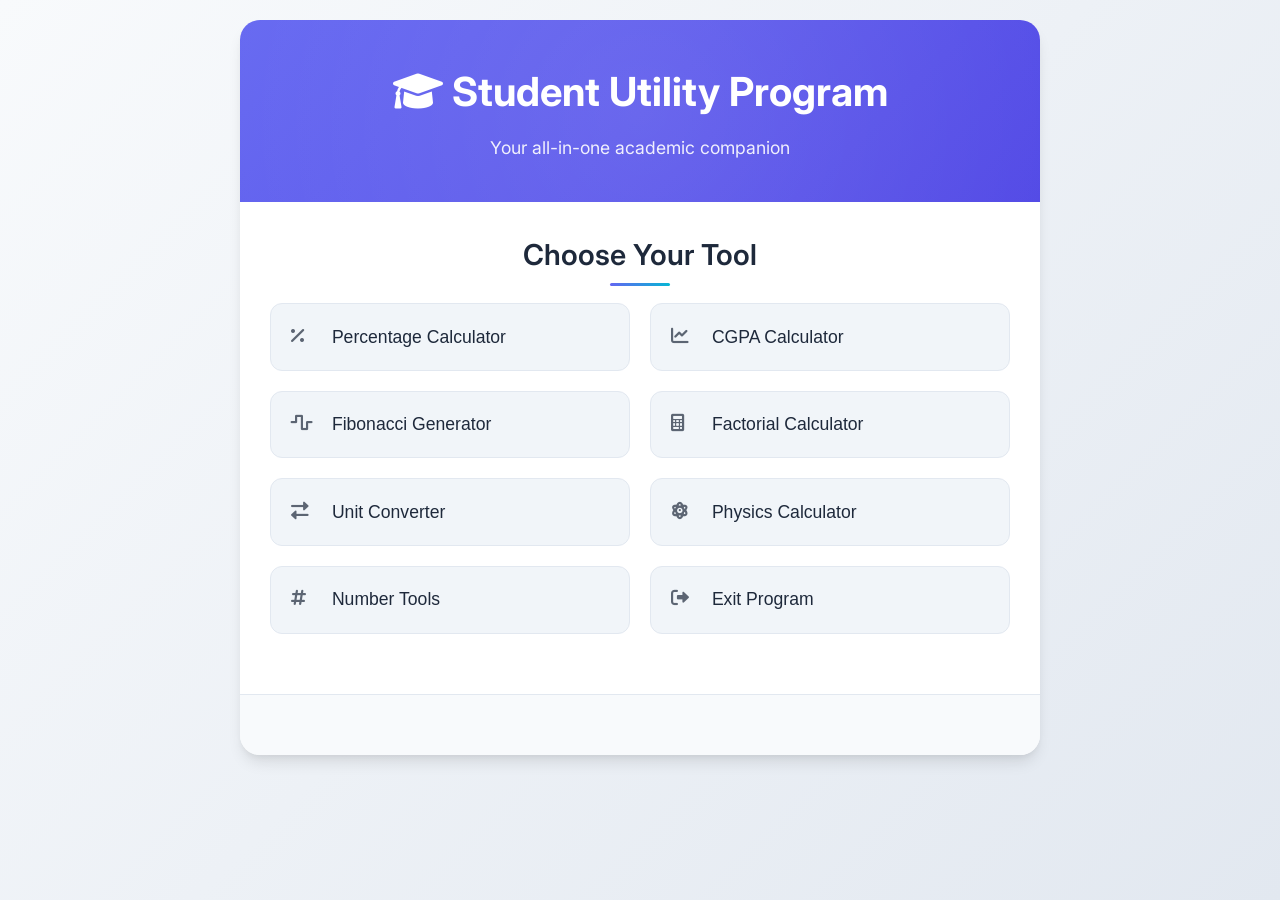
==== index.html @ e52b6b16 "Add files via upload" ====
<!DOCTYPE html>
<html lang="en">
<head>
    <meta charset="UTF-8">
    <meta name="viewport" content="width=device-width, initial-scale=1.0">
    <title>Student Utility Program</title>
    <link rel="stylesheet" href="styles.css">
    <link rel="stylesheet" href="https://cdnjs.cloudflare.com/ajax/libs/font-awesome/6.0.0/css/all.min.css">
</head>
<body>
    <div class="container">
        <div class="header">
            <h1><i class="fas fa-graduation-cap"></i> Student Utility Program</h1>
            <p>Your all-in-one academic companion</p>
        </div>

        <div id="menu" class="menu-section">
            <h2 class="menu-title">Choose Your Tool</h2>
            <div class="menu-grid">
                <div class="menu-item">
                    <button onclick="showCalculator('percentage')">
                        <span class="icon"><i class="fas fa-percentage"></i></span>
                        Percentage Calculator
                    </button>
                </div>
                <div class="menu-item">
                    <button onclick="showCalculator('cgpa')">
                        <span class="icon"><i class="fas fa-chart-line"></i></span>
                        CGPA Calculator
                    </button>
                </div>
                <div class="menu-item">
                    <button onclick="showCalculator('fibonacci')">
                        <span class="icon"><i class="fas fa-wave-square"></i></span>
                        Fibonacci Generator
                    </button>
                </div>
                <div class="menu-item">
                    <button onclick="showCalculator('factorial')">
                        <span class="icon"><i class="fas fa-calculator"></i></span>
                        Factorial Calculator
                    </button>
                </div>
                <div class="menu-item">
                    <button onclick="showCalculator('unit')">
                        <span class="icon"><i class="fas fa-exchange-alt"></i></span>
                        Unit Converter
                    </button>
                </div>
                <div class="menu-item">
                    <button onclick="showCalculator('physics')">
                        <span class="icon"><i class="fas fa-atom"></i></span>
                        Physics Calculator
                    </button>
                </div>
                <div class="menu-item">
                    <button onclick="showCalculator('number')">
                        <span class="icon"><i class="fas fa-hashtag"></i></span>
                        Number Tools
                    </button>
                </div>
                <div class="menu-item">
                    <button onclick="exitProgram()" class="exit-btn">
                        <span class="icon"><i class="fas fa-sign-out-alt"></i></span>
                        Exit Program
                    </button>
                </div>
            </div>
        </div>

        <div id="calculators" class="calculator-section">
            <!-- Percentage Calculator -->
            <div id="percentage" class="calculator hidden">
                <h2 class="calculator-title"><i class="fas fa-percentage"></i> Percentage Calculator</h2>
                <div class="form-row">
                    <div class="form-group">
                        <label for="obtainedMarks">Obtained Marks</label>
                        <input type="number" id="obtainedMarks" placeholder="Enter obtained marks">
                    </div>
                    <div class="form-group">
                        <label for="totalMarks">Total Marks</label>
                        <input type="number" id="totalMarks" placeholder="Enter total marks">
                    </div>
                </div>
                <div class="button-group">
                    <button onclick="calculatePercentage()" class="btn btn-success">
                        <i class="fas fa-equals"></i> Calculate Percentage
                    </button>
                    <button onclick="backToMenu()" class="btn btn-outline">
                        <i class="fas fa-arrow-left"></i> Back to Menu
                    </button>
                </div>
                <div id="percentageResult" class="result-display hidden"></div>
            </div>

            <!-- CGPA Calculator -->
            <div id="cgpa" class="calculator hidden">
                <h2 class="calculator-title"><i class="fas fa-chart-line"></i> CGPA Calculator</h2>
                <div class="form-group">
                    <label for="numSubjects">Number of Subjects</label>
                    <input type="number" id="numSubjects" placeholder="Enter number of subjects">
                </div>
                <div class="button-group">
                    <button onclick="setupCGPAInputs()" class="btn btn-primary">
                        <i class="fas fa-plus"></i> Setup Subjects
                    </button>
                </div>
                <div id="cgpaInputs" class="cgpa-subjects"></div>
                <div class="button-group">
                    <button onclick="calculateCGPA()" class="btn btn-success">
                        <i class="fas fa-calculator"></i> Calculate CGPA
                    </button>
                    <button onclick="backToMenu()" class="btn btn-outline">
                        <i class="fas fa-arrow-left"></i> Back to Menu
                    </button>
                </div>
                <div id="cgpaResult" class="result-display hidden"></div>
            </div>

            <!-- Fibonacci Generator -->
            <div id="fibonacci" class="calculator hidden">
                <h2 class="calculator-title"><i class="fas fa-wave-square"></i> Fibonacci Generator</h2>
                <div class="form-group">
                    <label for="fibTerms">Number of Terms</label>
                    <input type="number" id="fibTerms" placeholder="Enter number of terms">
                </div>
                <div class="button-group">
                    <button onclick="generateFibonacci()" class="btn btn-primary">
                        <i class="fas fa-play"></i> Generate Sequence
                    </button>
                    <button onclick="backToMenu()" class="btn btn-outline">
                        <i class="fas fa-arrow-left"></i> Back to Menu
                    </button>
                </div>
                <div id="fibResult" class="result-display hidden"></div>
            </div>

            <!-- Factorial Calculator -->
            <div id="factorial" class="calculator hidden">
                <h2 class="calculator-title"><i class="fas fa-calculator"></i> Factorial Calculator</h2>
                <div class="form-group">
                    <label for="factNum">Number</label>
                    <input type="number" id="factNum" placeholder="Enter a non-negative integer">
                </div>
                <div class="button-group">
                    <button onclick="calculateFactorial()" class="btn btn-primary">
                        <i class="fas fa-calculator"></i> Calculate Factorial
                    </button>
                    <button onclick="backToMenu()" class="btn btn-outline">
                        <i class="fas fa-arrow-left"></i> Back to Menu
                    </button>
                </div>
                <div id="factResult" class="result-display hidden"></div>
            </div>

            <!-- Unit Converter -->
            <div id="unit" class="calculator hidden">
                <h2 class="calculator-title"><i class="fas fa-exchange-alt"></i> Unit Converter</h2>
                <div class="form-group">
                    <label for="unitType">Conversion Type</label>
                    <select id="unitType">
                        <option value="temp">🌡️ Temperature</option>
                        <option value="length">📏 Length</option>
                        <option value="weight">⚖️ Weight</option>
                    </select>
                </div>
                <div id="unitInputs"></div>
                <div class="button-group">
                    <button onclick="convertUnit()" class="btn btn-primary">
                        <i class="fas fa-exchange-alt"></i> Convert
                    </button>
                    <button onclick="backToMenu()" class="btn btn-outline">
                        <i class="fas fa-arrow-left"></i> Back to Menu
                    </button>
                </div>
                <div id="unitResult" class="result-display hidden"></div>
            </div>

            <!-- Physics Calculator -->
            <div id="physics" class="calculator hidden">
                <h2 class="calculator-title"><i class="fas fa-atom"></i> Physics Calculator</h2>
                <div class="form-group physics-category">
                    <label for="physicsCategory">Physics Category</label>
                    <select id="physicsCategory">
                        <option value="kinematics">🏃 Kinematics</option>
                        <option value="dynamics">⚡ Dynamics</option>
                        <option value="energy">🔋 Energy and Work</option>
                        <option value="electricity">⚡ Electricity</option>
                    </select>
                </div>
                <div class="button-group">
                    <button onclick="showPhysicsFormulas()" class="btn btn-primary">
                        <i class="fas fa-list"></i> Select Category
                    </button>
                    <button onclick="backToMenu()" class="btn btn-outline">
                        <i class="fas fa-arrow-left"></i> Back to Menu
                    </button>
                </div>
                <div id="physicsFormulas"></div>
            </div>

            <!-- Number Tools -->
            <div id="number" class="calculator hidden">
                <h2 class="calculator-title"><i class="fas fa-hashtag"></i> Number Tools</h2>
                <div class="form-group">
                    <label for="numToolInput">Number</label>
                    <input type="number" id="numToolInput" placeholder="Enter a number">
                </div>
                <div class="button-group">
                    <button onclick="checkPrime()" class="btn btn-primary">
                        <i class="fas fa-search"></i> Check Prime
                    </button>
                    <button onclick="checkEvenOdd()" class="btn btn-secondary">
                        <i class="fas fa-balance-scale"></i> Check Even/Odd
                    </button>
                    <button onclick="reverseNumber()" class="btn btn-warning">
                        <i class="fas fa-undo"></i> Reverse Number
                    </button>
                    <button onclick="backToMenu()" class="btn btn-outline">
                        <i class="fas fa-arrow-left"></i> Back to Menu
                    </button>
                </div>
                <div id="numToolResult" class="result-display hidden"></div>
            </div>
        </div>
    </div>
    <script src="script.js"></script>
</body>
</html>
---- styles.css ----
/* Import Google Fonts for better typography */
@import url('https://fonts.googleapis.com/css2?family=Inter:wght@300;400;500;600;700&display=swap');

:root {
    --primary-color: #6366f1;
    --primary-dark: #4f46e5;
    --secondary-color: #06b6d4;
    --accent-color: #f59e0b;
    --success-color: #10b981;
    --error-color: #ef4444;
    --background: #f8fafc;
    --surface: #ffffff;
    --surface-elevated: #f1f5f9;
    --text-primary: #1e293b;
    --text-secondary: #64748b;
    --border: #e2e8f0;
    --shadow: 0 4px 6px -1px rgba(0, 0, 0, 0.1), 0 2px 4px -1px rgba(0, 0, 0, 0.06);
    --shadow-lg: 0 10px 15px -3px rgba(0, 0, 0, 0.1), 0 4px 6px -2px rgba(0, 0, 0, 0.05);
}

* {
    box-sizing: border-box;
    margin: 0;
    padding: 0;
}

body {
    font-family: 'Inter', -apple-system, BlinkMacSystemFont, 'Segoe UI', Roboto, sans-serif;
    background: linear-gradient(135deg, var(--background) 0%, #e2e8f0 100%);
    margin: 0;
    padding: 20px;
    min-height: 100vh;
    line-height: 1.6;
    color: var(--text-primary);
}

.container {
    max-width: 800px;
    margin: 0 auto;
    background: var(--surface);
    border-radius: 20px;
    box-shadow: var(--shadow-lg);
    overflow: hidden;
    animation: slideIn 0.5s ease-out;
}

@keyframes slideIn {
    from {
        opacity: 0;
        transform: translateY(20px);
    }
    to {
        opacity: 1;
        transform: translateY(0);
    }
}

.header {
    background: linear-gradient(135deg, var(--primary-color) 0%, var(--primary-dark) 100%);
    color: white;
    padding: 40px 30px;
    text-align: center;
    position: relative;
    overflow: hidden;
}

.header::before {
    content: '';
    position: absolute;
    top: -50%;
    left: -50%;
    width: 200%;
    height: 200%;
    background: radial-gradient(circle, rgba(255,255,255,0.1) 0%, transparent 70%);
    animation: pulse 4s ease-in-out infinite;
}

@keyframes pulse {
    0%, 100% { transform: scale(1); }
    50% { transform: scale(1.05); }
}

.header h1 {
    font-size: 2.5rem;
    font-weight: 700;
    margin-bottom: 10px;
    position: relative;
    z-index: 1;
}

.header p {
    font-size: 1.1rem;
    opacity: 0.9;
    position: relative;
    z-index: 1;
}

.menu-section {
    padding: 30px;
}

.menu-title {
    font-size: 1.8rem;
    font-weight: 600;
    color: var(--text-primary);
    margin-bottom: 25px;
    text-align: center;
    position: relative;
}

.menu-title::after {
    content: '';
    position: absolute;
    bottom: -8px;
    left: 50%;
    transform: translateX(-50%);
    width: 60px;
    height: 3px;
    background: linear-gradient(90deg, var(--primary-color), var(--secondary-color));
    border-radius: 2px;
}

.menu-grid {
    display: grid;
    grid-template-columns: repeat(auto-fit, minmax(280px, 1fr));
    gap: 20px;
    margin-bottom: 30px;
}

.menu-item {
    background: var(--surface-elevated);
    border: 1px solid var(--border);
    border-radius: 12px;
    padding: 20px;
    transition: all 0.3s ease;
    cursor: pointer;
    position: relative;
    overflow: hidden;
}

.menu-item::before {
    content: '';
    position: absolute;
    top: 0;
    left: -100%;
    width: 100%;
    height: 100%;
    background: linear-gradient(90deg, transparent, rgba(99, 102, 241, 0.1), transparent);
    transition: left 0.5s;
}

.menu-item:hover {
    transform: translateY(-5px);
    box-shadow: var(--shadow-lg);
    border-color: var(--primary-color);
}

.menu-item:hover::before {
    left: 100%;
}

.menu-item button {
    background: none;
    border: none;
    width: 100%;
    text-align: left;
    font-size: 1.1rem;
    font-weight: 500;
    color: var(--text-primary);
    cursor: pointer;
    padding: 0;
    transition: color 0.3s ease;
}

.menu-item button:hover {
    color: var(--primary-color);
}

.menu-item .icon {
    display: inline-block;
    width: 24px;
    height: 24px;
    margin-right: 12px;
    vertical-align: middle;
    opacity: 0.7;
}

.calculator-section {
    padding: 30px;
    background: var(--background);
    border-top: 1px solid var(--border);
}

.calculator {
    background: var(--surface);
    border-radius: 16px;
    padding: 30px;
    box-shadow: var(--shadow);
    animation: fadeIn 0.3s ease-out;
}

@keyframes fadeIn {
    from { opacity: 0; transform: scale(0.95); }
    to { opacity: 1; transform: scale(1); }
}

.calculator-title {
    font-size: 1.8rem;
    font-weight: 600;
    color: var(--text-primary);
    margin-bottom: 25px;
    text-align: center;
    position: relative;
}

.calculator-title::after {
    content: '';
    position: absolute;
    bottom: -8px;
    left: 50%;
    transform: translateX(-50%);
    width: 40px;
    height: 3px;
    background: var(--accent-color);
    border-radius: 2px;
}

.form-group {
    margin-bottom: 20px;
}

.form-group label {
    display: block;
    font-weight: 500;
    color: var(--text-primary);
    margin-bottom: 8px;
}

.form-row {
    display: flex;
    gap: 15px;
    margin-bottom: 15px;
}

.form-row .form-group {
    flex: 1;
    margin-bottom: 0;
}

input, select {
    width: 100%;
    padding: 12px 16px;
    border: 2px solid var(--border);
    border-radius: 8px;
    font-size: 1rem;
    transition: all 0.3s ease;
    background: var(--surface);
    color: var(--text-primary);
}

input:focus, select:focus {
    outline: none;
    border-color: var(--primary-color);
    box-shadow: 0 0 0 3px rgba(99, 102, 241, 0.1);
}

.btn {
    background: linear-gradient(135deg, var(--primary-color) 0%, var(--primary-dark) 100%);
    color: white;
    border: none;
    padding: 12px 24px;
    border-radius: 8px;
    font-size: 1rem;
    font-weight: 500;
    cursor: pointer;
    transition: all 0.3s ease;
    display: inline-flex;
    align-items: center;
    justify-content: center;
    gap: 8px;
    min-height: 44px;
}

.btn:hover {
    transform: translateY(-2px);
    box-shadow: var(--shadow-lg);
}

.btn:active {
    transform: translateY(0);
}

.btn-secondary {
    background: linear-gradient(135deg, var(--secondary-color) 0%, #0891b2 100%);
}

.btn-success {
    background: linear-gradient(135deg, var(--success-color) 0%, #059669 100%);
}

.btn-warning {
    background: linear-gradient(135deg, var(--accent-color) 0%, #d97706 100%);
}

.btn-danger {
    background: linear-gradient(135deg, var(--error-color) 0%, #dc2626 100%);
}

.btn-outline {
    background: transparent;
    border: 2px solid var(--primary-color);
    color: var(--primary-color);
}

.btn-outline:hover {
    background: var(--primary-color);
    color: white;
}

.button-group {
    display: flex;
    gap: 12px;
    flex-wrap: wrap;
    margin-top: 20px;
}

.result-display {
    margin-top: 20px;
    padding: 20px;
    background: var(--surface-elevated);
    border-radius: 12px;
    border-left: 4px solid var(--success-color);
    font-size: 1.1rem;
    font-weight: 500;
    color: var(--text-primary);
    animation: slideInResult 0.3s ease-out;
}

@keyframes slideInResult {
    from {
        opacity: 0;
        transform: translateX(-20px);
    }
    to {
        opacity: 1;
        transform: translateX(0);
    }
}

.error-message {
    border-left-color: var(--error-color);
    color: var(--error-color);
}

.hidden {
    display: none !important;
}

/* CGPA specific styles */
.cgpa-subjects {
    margin: 20px 0;
}

.subject-input {
    display: flex;
    gap: 10px;
    align-items: center;
    margin-bottom: 15px;
    padding: 15px;
    background: var(--surface-elevated);
    border-radius: 8px;
    border: 1px solid var(--border);
}

.subject-input input {
    flex: 1;
    margin: 0;
}

/* Physics specific styles */
.physics-category {
    margin-bottom: 20px;
}

.formula-card {
    background: var(--surface-elevated);
    border: 1px solid var(--border);
    border-radius: 12px;
    padding: 20px;
    margin: 15px 0;
    transition: all 0.3s ease;
}

.formula-card:hover {
    box-shadow: var(--shadow);
    border-color: var(--primary-color);
}

.formula-title {
    font-weight: 600;
    color: var(--text-primary);
    margin-bottom: 10px;
}

.formula-inputs {
    display: grid;
    grid-template-columns: repeat(auto-fit, minmax(200px, 1fr));
    gap: 15px;
    margin: 15px 0;
}

/* Responsive design */
@media (max-width: 768px) {
    .container {
        margin: 10px;
        border-radius: 12px;
    }

    .header {
        padding: 30px 20px;
    }

    .header h1 {
        font-size: 2rem;
    }

    .menu-section, .calculator-section {
        padding: 20px;
    }

    .menu-grid {
        grid-template-columns: 1fr;
        gap: 15px;
    }

    .form-row {
        flex-direction: column;
        gap: 10px;
    }

    .button-group {
        flex-direction: column;
    }

    .button-group .btn {
        width: 100%;
    }
}

@media (max-width: 480px) {
    body {
        padding: 10px;
    }

    .header h1 {
        font-size: 1.8rem;
    }

    .calculator {
        padding: 20px;
    }
}

/* Loading animation */
.loading {
    position: relative;
    overflow: hidden;
}

.loading::after {
    content: '';
    position: absolute;
    top: 0;
    left: -100%;
    width: 100%;
    height: 100%;
    background: linear-gradient(90deg, transparent, rgba(255,255,255,0.4), transparent);
    animation: loading 1.5s infinite;
}

@keyframes loading {
    0% { left: -100%; }
    100% { left: 100%; }
}

.physics-formula input {
    width: auto;
    margin-right: 10px;
}
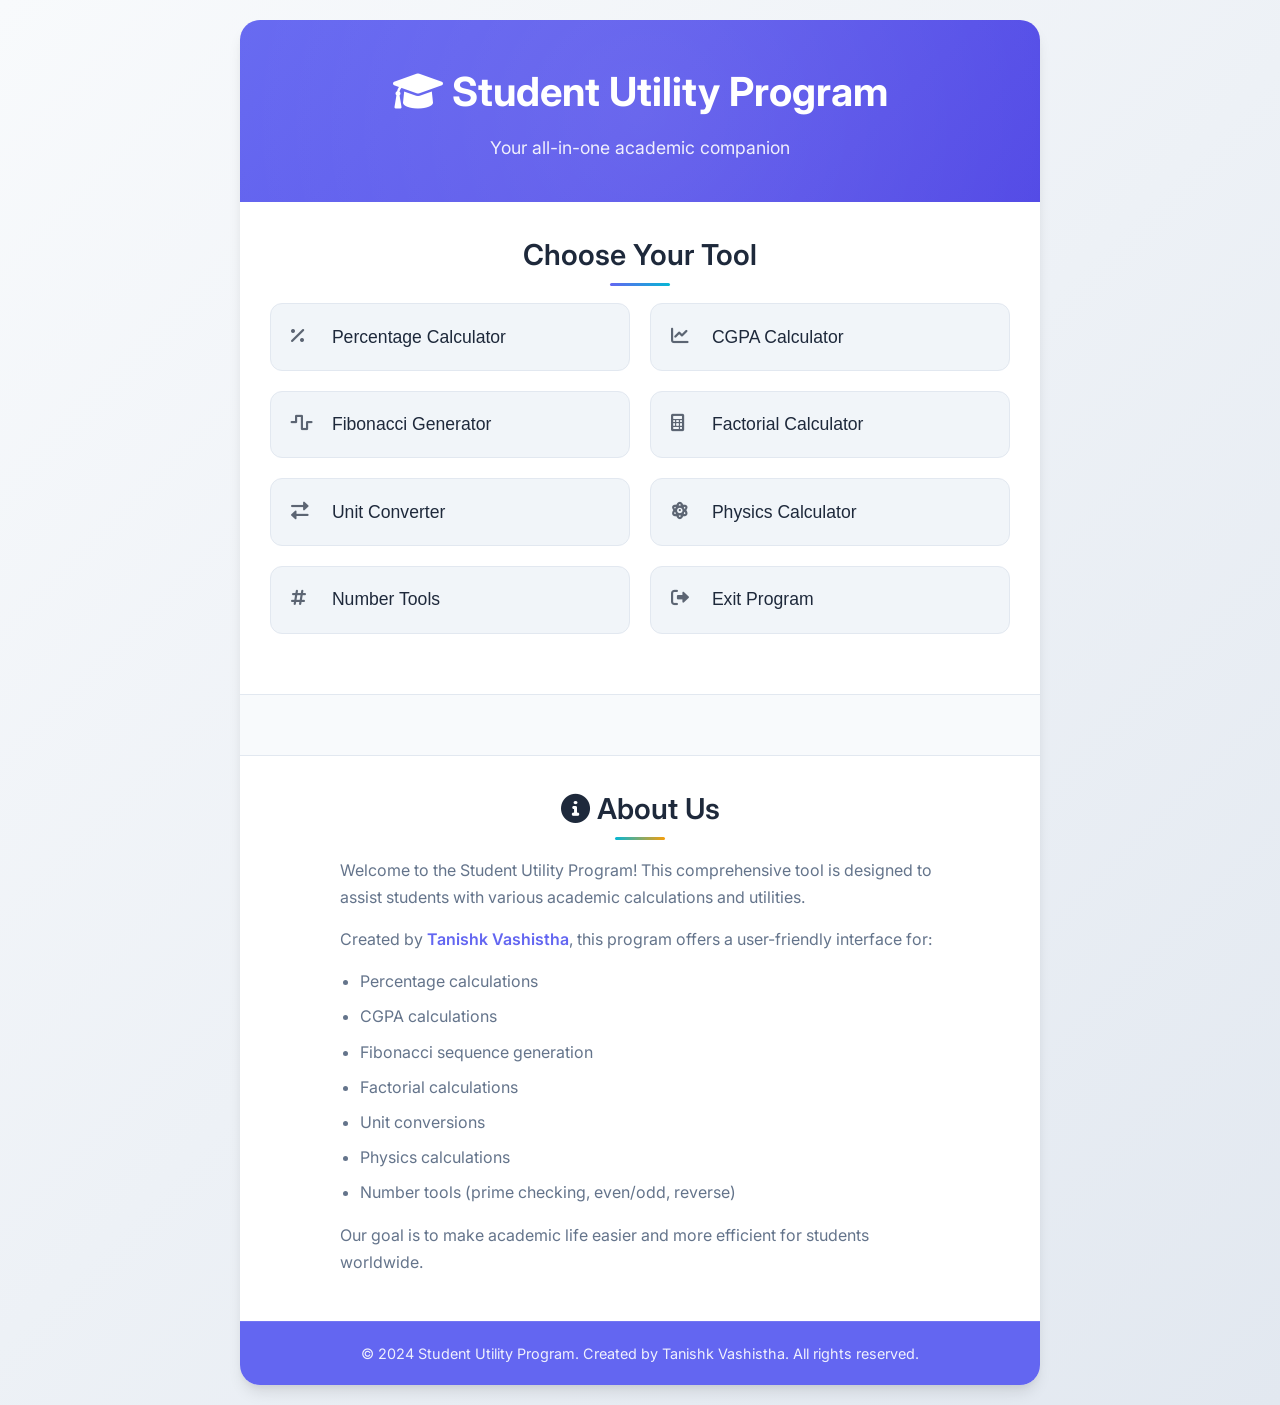
==== commit 2a58dbb8: "Add files via upload" ====
--- a/index.html
+++ b/index.html
@@ -223,6 +223,30 @@
                 <div id="numToolResult" class="result-display hidden"></div>
             </div>
         </div>
+
+        <!-- About Us Section -->
+        <div id="about" class="about-section">
+            <h2 class="about-title"><i class="fas fa-info-circle"></i> About Us</h2>
+            <div class="about-content">
+                <p>Welcome to the Student Utility Program! This comprehensive tool is designed to assist students with various academic calculations and utilities.</p>
+                <p>Created by <strong>Tanishk Vashistha</strong>, this program offers a user-friendly interface for:</p>
+                <ul>
+                    <li>Percentage calculations</li>
+                    <li>CGPA calculations</li>
+                    <li>Fibonacci sequence generation</li>
+                    <li>Factorial calculations</li>
+                    <li>Unit conversions</li>
+                    <li>Physics calculations</li>
+                    <li>Number tools (prime checking, even/odd, reverse)</li>
+                </ul>
+                <p>Our goal is to make academic life easier and more efficient for students worldwide.</p>
+            </div>
+        </div>
+
+        <!-- Copyright Section -->
+        <div class="copyright-section">
+            <p>&copy; 2024 Student Utility Program. Created by Tanishk Vashistha. All rights reserved.</p>
+        </div>
     </div>
     <script src="script.js"></script>
 </body>
--- a/styles.css
+++ b/styles.css
@@ -486,4 +486,73 @@
 .physics-formula input {
     width: auto;
     margin-right: 10px;
+}
+
+/* About Us Section */
+.about-section {
+    padding: 30px;
+    background: var(--surface);
+    border-top: 1px solid var(--border);
+}
+
+.about-title {
+    font-size: 1.8rem;
+    font-weight: 600;
+    color: var(--text-primary);
+    margin-bottom: 25px;
+    text-align: center;
+    position: relative;
+}
+
+.about-title::after {
+    content: '';
+    position: absolute;
+    bottom: -8px;
+    left: 50%;
+    transform: translateX(-50%);
+    width: 50px;
+    height: 3px;
+    background: linear-gradient(90deg, var(--secondary-color), var(--accent-color));
+    border-radius: 2px;
+}
+
+.about-content {
+    max-width: 600px;
+    margin: 0 auto;
+    line-height: 1.7;
+}
+
+.about-content p {
+    margin-bottom: 15px;
+    color: var(--text-secondary);
+}
+
+.about-content strong {
+    color: var(--primary-color);
+    font-weight: 600;
+}
+
+.about-content ul {
+    margin: 15px 0;
+    padding-left: 20px;
+}
+
+.about-content li {
+    margin-bottom: 8px;
+    color: var(--text-secondary);
+}
+
+/* Copyright Section */
+.copyright-section {
+    background: var(--primary-color);
+    color: white;
+    padding: 20px;
+    text-align: center;
+    font-size: 0.9rem;
+    border-top: 1px solid rgba(255, 255, 255, 0.1);
+}
+
+.copyright-section p {
+    margin: 0;
+    opacity: 0.9;
 }
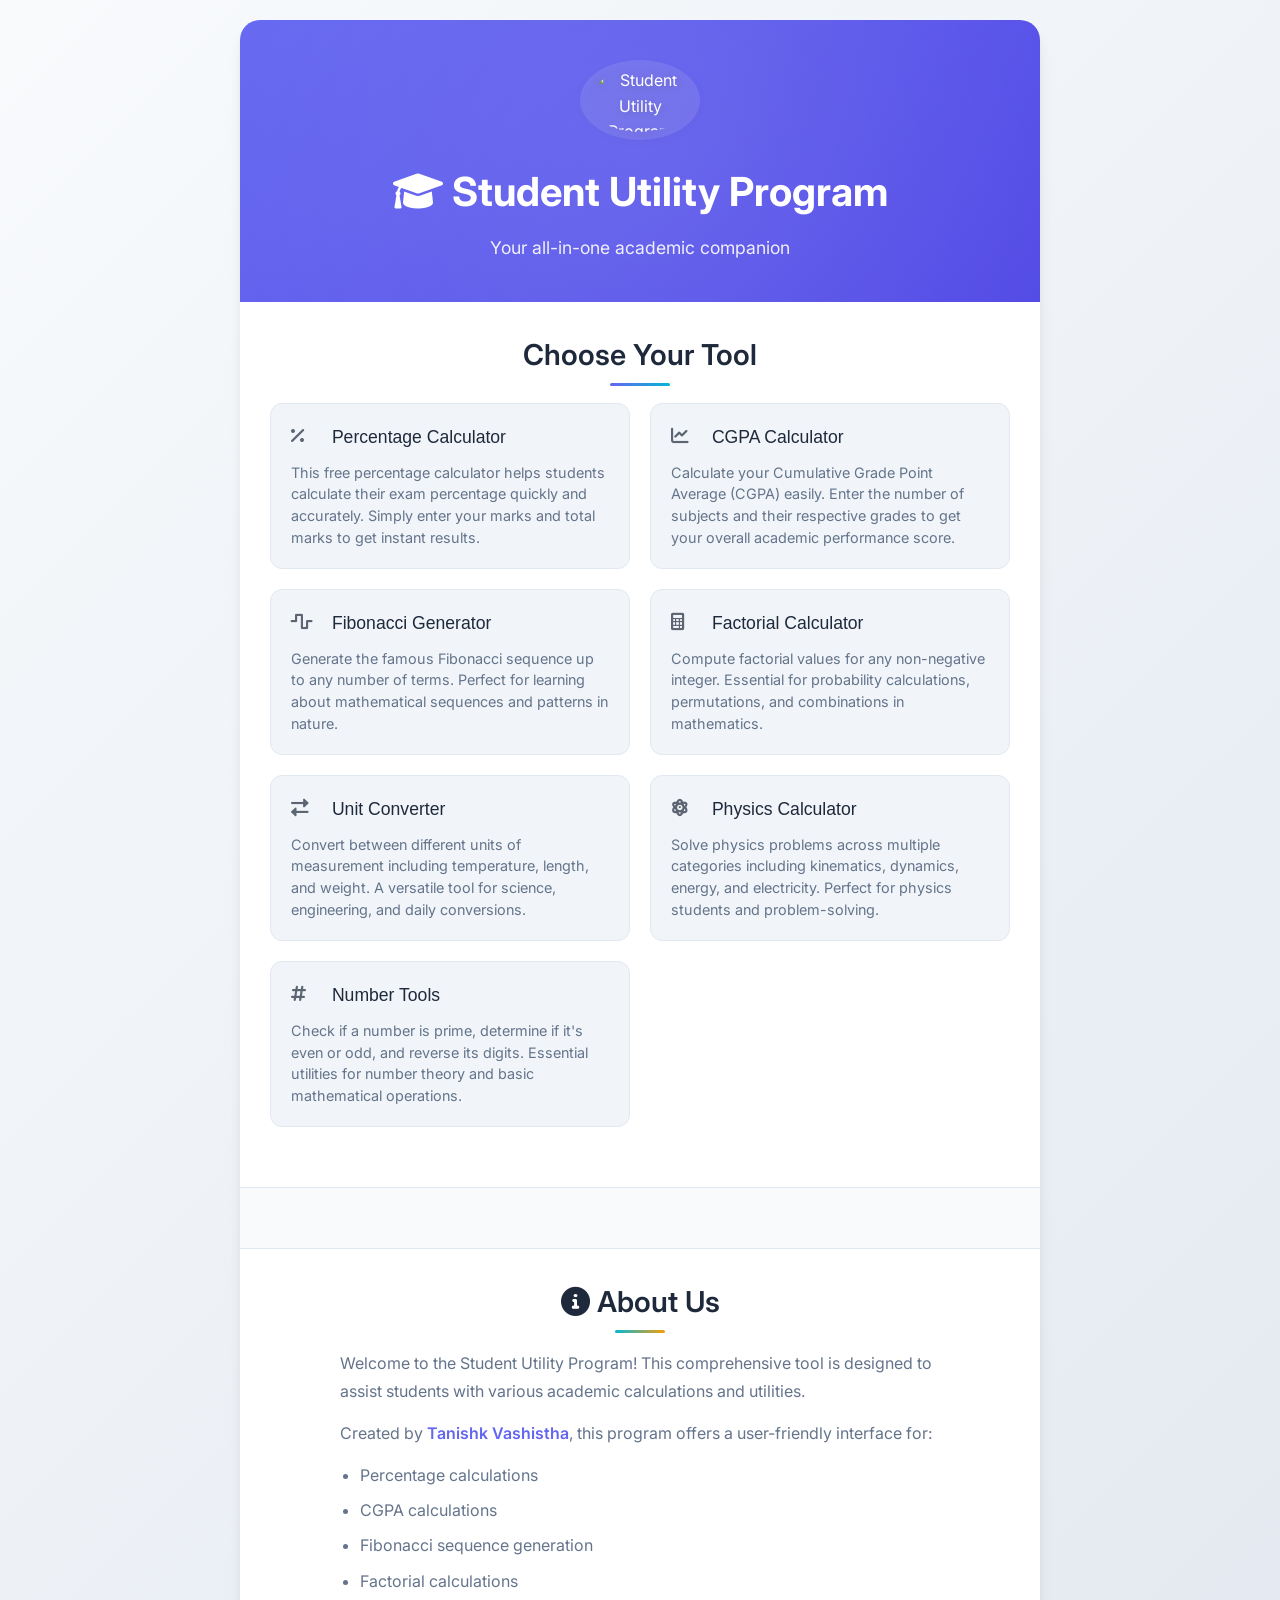
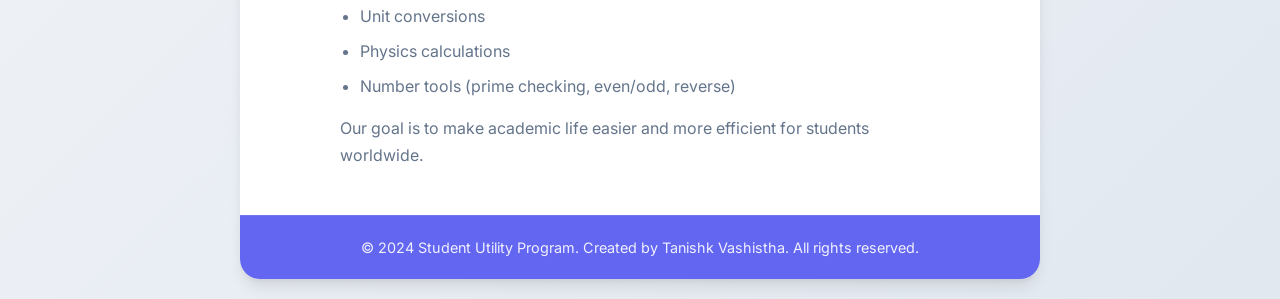
==== commit 96c85e69: "Add files via upload" ====
--- a/index.html
+++ b/index.html
@@ -10,8 +10,16 @@
 <body>
     <div class="container">
         <div class="header">
+            <div class="logo-container">
+                <img src="file:///C:/Users/pc/Downloads/logo.png" alt="Student Utility Program Logo" class="site-logo" onclick="backToMenu()" style="cursor: pointer;">
+            </div>
             <h1><i class="fas fa-graduation-cap"></i> Student Utility Program</h1>
             <p>Your all-in-one academic companion</p>
+        </div>
+
+        <!-- Central Logo Watermark -->
+        <div class="central-logo">
+            <img src="file:///C:/Users/pc/Downloads/logo.png" alt="Student Utility Program Logo" class="central-logo-image">
         </div>
 
         <div id="menu" class="menu-section">
@@ -22,48 +30,49 @@
                         <span class="icon"><i class="fas fa-percentage"></i></span>
                         Percentage Calculator
                     </button>
+                    <p>This free percentage calculator helps students calculate their exam percentage quickly and accurately. Simply enter your marks and total marks to get instant results.</p>
                 </div>
                 <div class="menu-item">
                     <button onclick="showCalculator('cgpa')">
                         <span class="icon"><i class="fas fa-chart-line"></i></span>
                         CGPA Calculator
                     </button>
+                    <p>Calculate your Cumulative Grade Point Average (CGPA) easily. Enter the number of subjects and their respective grades to get your overall academic performance score.</p>
                 </div>
                 <div class="menu-item">
                     <button onclick="showCalculator('fibonacci')">
                         <span class="icon"><i class="fas fa-wave-square"></i></span>
                         Fibonacci Generator
                     </button>
+                    <p>Generate the famous Fibonacci sequence up to any number of terms. Perfect for learning about mathematical sequences and patterns in nature.</p>
                 </div>
                 <div class="menu-item">
                     <button onclick="showCalculator('factorial')">
                         <span class="icon"><i class="fas fa-calculator"></i></span>
                         Factorial Calculator
                     </button>
+                    <p>Compute factorial values for any non-negative integer. Essential for probability calculations, permutations, and combinations in mathematics.</p>
                 </div>
                 <div class="menu-item">
                     <button onclick="showCalculator('unit')">
                         <span class="icon"><i class="fas fa-exchange-alt"></i></span>
                         Unit Converter
                     </button>
+                    <p>Convert between different units of measurement including temperature, length, and weight. A versatile tool for science, engineering, and daily conversions.</p>
                 </div>
                 <div class="menu-item">
                     <button onclick="showCalculator('physics')">
                         <span class="icon"><i class="fas fa-atom"></i></span>
                         Physics Calculator
                     </button>
+                    <p>Solve physics problems across multiple categories including kinematics, dynamics, energy, and electricity. Perfect for physics students and problem-solving.</p>
                 </div>
                 <div class="menu-item">
                     <button onclick="showCalculator('number')">
                         <span class="icon"><i class="fas fa-hashtag"></i></span>
                         Number Tools
                     </button>
-                </div>
-                <div class="menu-item">
-                    <button onclick="exitProgram()" class="exit-btn">
-                        <span class="icon"><i class="fas fa-sign-out-alt"></i></span>
-                        Exit Program
-                    </button>
+                    <p>Check if a number is prime, determine if it's even or odd, and reverse its digits. Essential utilities for number theory and basic mathematical operations.</p>
                 </div>
             </div>
         </div>
@@ -72,6 +81,7 @@
             <!-- Percentage Calculator -->
             <div id="percentage" class="calculator hidden">
                 <h2 class="calculator-title"><i class="fas fa-percentage"></i> Percentage Calculator</h2>
+                <p class="tool-description">This free percentage calculator helps students calculate their exam percentage quickly and accurately. Simply enter your marks and total marks to get instant results.</p>
                 <div class="form-row">
                     <div class="form-group">
                         <label for="obtainedMarks">Obtained Marks</label>
@@ -96,6 +106,7 @@
             <!-- CGPA Calculator -->
             <div id="cgpa" class="calculator hidden">
                 <h2 class="calculator-title"><i class="fas fa-chart-line"></i> CGPA Calculator</h2>
+                <p class="tool-description">Calculate your Cumulative Grade Point Average (CGPA) easily. Enter the number of subjects and their respective grades to get your overall academic performance score.</p>
                 <div class="form-group">
                     <label for="numSubjects">Number of Subjects</label>
                     <input type="number" id="numSubjects" placeholder="Enter number of subjects">
@@ -120,6 +131,7 @@
             <!-- Fibonacci Generator -->
             <div id="fibonacci" class="calculator hidden">
                 <h2 class="calculator-title"><i class="fas fa-wave-square"></i> Fibonacci Generator</h2>
+                <p class="tool-description">Generate the famous Fibonacci sequence up to any number of terms. Perfect for learning about mathematical sequences and patterns in nature.</p>
                 <div class="form-group">
                     <label for="fibTerms">Number of Terms</label>
                     <input type="number" id="fibTerms" placeholder="Enter number of terms">
@@ -138,6 +150,7 @@
             <!-- Factorial Calculator -->
             <div id="factorial" class="calculator hidden">
                 <h2 class="calculator-title"><i class="fas fa-calculator"></i> Factorial Calculator</h2>
+                <p class="tool-description">Compute factorial values for any non-negative integer. Essential for probability calculations, permutations, and combinations in mathematics.</p>
                 <div class="form-group">
                     <label for="factNum">Number</label>
                     <input type="number" id="factNum" placeholder="Enter a non-negative integer">
@@ -156,6 +169,7 @@
             <!-- Unit Converter -->
             <div id="unit" class="calculator hidden">
                 <h2 class="calculator-title"><i class="fas fa-exchange-alt"></i> Unit Converter</h2>
+                <p class="tool-description">Convert between different units of measurement including temperature, length, and weight. A versatile tool for science, engineering, and daily conversions.</p>
                 <div class="form-group">
                     <label for="unitType">Conversion Type</label>
                     <select id="unitType">
@@ -179,6 +193,7 @@
             <!-- Physics Calculator -->
             <div id="physics" class="calculator hidden">
                 <h2 class="calculator-title"><i class="fas fa-atom"></i> Physics Calculator</h2>
+                <p class="tool-description">Solve physics problems across multiple categories including kinematics, dynamics, energy, and electricity. Perfect for physics students and problem-solving.</p>
                 <div class="form-group physics-category">
                     <label for="physicsCategory">Physics Category</label>
                     <select id="physicsCategory">
@@ -202,6 +217,7 @@
             <!-- Number Tools -->
             <div id="number" class="calculator hidden">
                 <h2 class="calculator-title"><i class="fas fa-hashtag"></i> Number Tools</h2>
+                <p class="tool-description">Check if a number is prime, determine if it's even or odd, and reverse its digits. Essential utilities for number theory and basic mathematical operations.</p>
                 <div class="form-group">
                     <label for="numToolInput">Number</label>
                     <input type="number" id="numToolInput" placeholder="Enter a number">
--- a/styles.css
+++ b/styles.css
@@ -80,6 +80,57 @@
     50% { transform: scale(1.05); }
 }
 
+.logo-container {
+    margin-bottom: 20px;
+    display: flex;
+    justify-content: center;
+    align-items: center;
+}
+
+.site-logo {
+    max-width: 120px;
+    max-height: 80px;
+    width: auto;
+    height: auto;
+    object-fit: contain;
+    filter: drop-shadow(0 2px 4px rgba(0, 0, 0, 0.2));
+    transition: transform 0.3s ease;
+    border-radius: 50%;
+    background: rgba(255, 255, 255, 0.1);
+    padding: 8px;
+    cursor: pointer;
+}
+
+.site-logo:hover {
+    transform: scale(1.05);
+}
+
+.central-logo {
+    position: fixed;
+    top: 50%;
+    left: 50%;
+    transform: translate(-50%, -50%);
+    z-index: -1;
+    pointer-events: none;
+    opacity: 0.08;
+    width: 300px;
+    height: 300px;
+    display: flex;
+    align-items: center;
+    justify-content: center;
+}
+
+.central-logo-image {
+    max-width: 100%;
+    max-height: 100%;
+    width: auto;
+    height: auto;
+    object-fit: contain;
+    border-radius: 50%;
+    background: rgba(255, 255, 255, 0.05);
+    padding: 20px;
+}
+
 .header h1 {
     font-size: 2.5rem;
     font-weight: 700;
@@ -185,6 +236,14 @@
     opacity: 0.7;
 }
 
+.menu-item p {
+    margin: 12px 0 0 0;
+    font-size: 0.9rem;
+    color: var(--text-secondary);
+    line-height: 1.5;
+    font-weight: 400;
+}
+
 .calculator-section {
     padding: 30px;
     background: var(--background);
@@ -223,6 +282,18 @@
     height: 3px;
     background: var(--accent-color);
     border-radius: 2px;
+}
+
+.tool-description {
+    font-size: 0.95rem;
+    color: var(--text-secondary);
+    line-height: 1.6;
+    margin-bottom: 25px;
+    text-align: center;
+    font-weight: 400;
+    max-width: 500px;
+    margin-left: auto;
+    margin-right: auto;
 }
 
 .form-group {
@@ -445,6 +516,11 @@
     .button-group .btn {
         width: 100%;
     }
+
+    .central-logo {
+        width: 200px;
+        height: 200px;
+    }
 }
 
 @media (max-width: 480px) {
@@ -458,6 +534,12 @@
 
     .calculator {
         padding: 20px;
+    }
+
+    .central-logo {
+        width: 150px;
+        height: 150px;
+        opacity: 0.05;
     }
 }
 
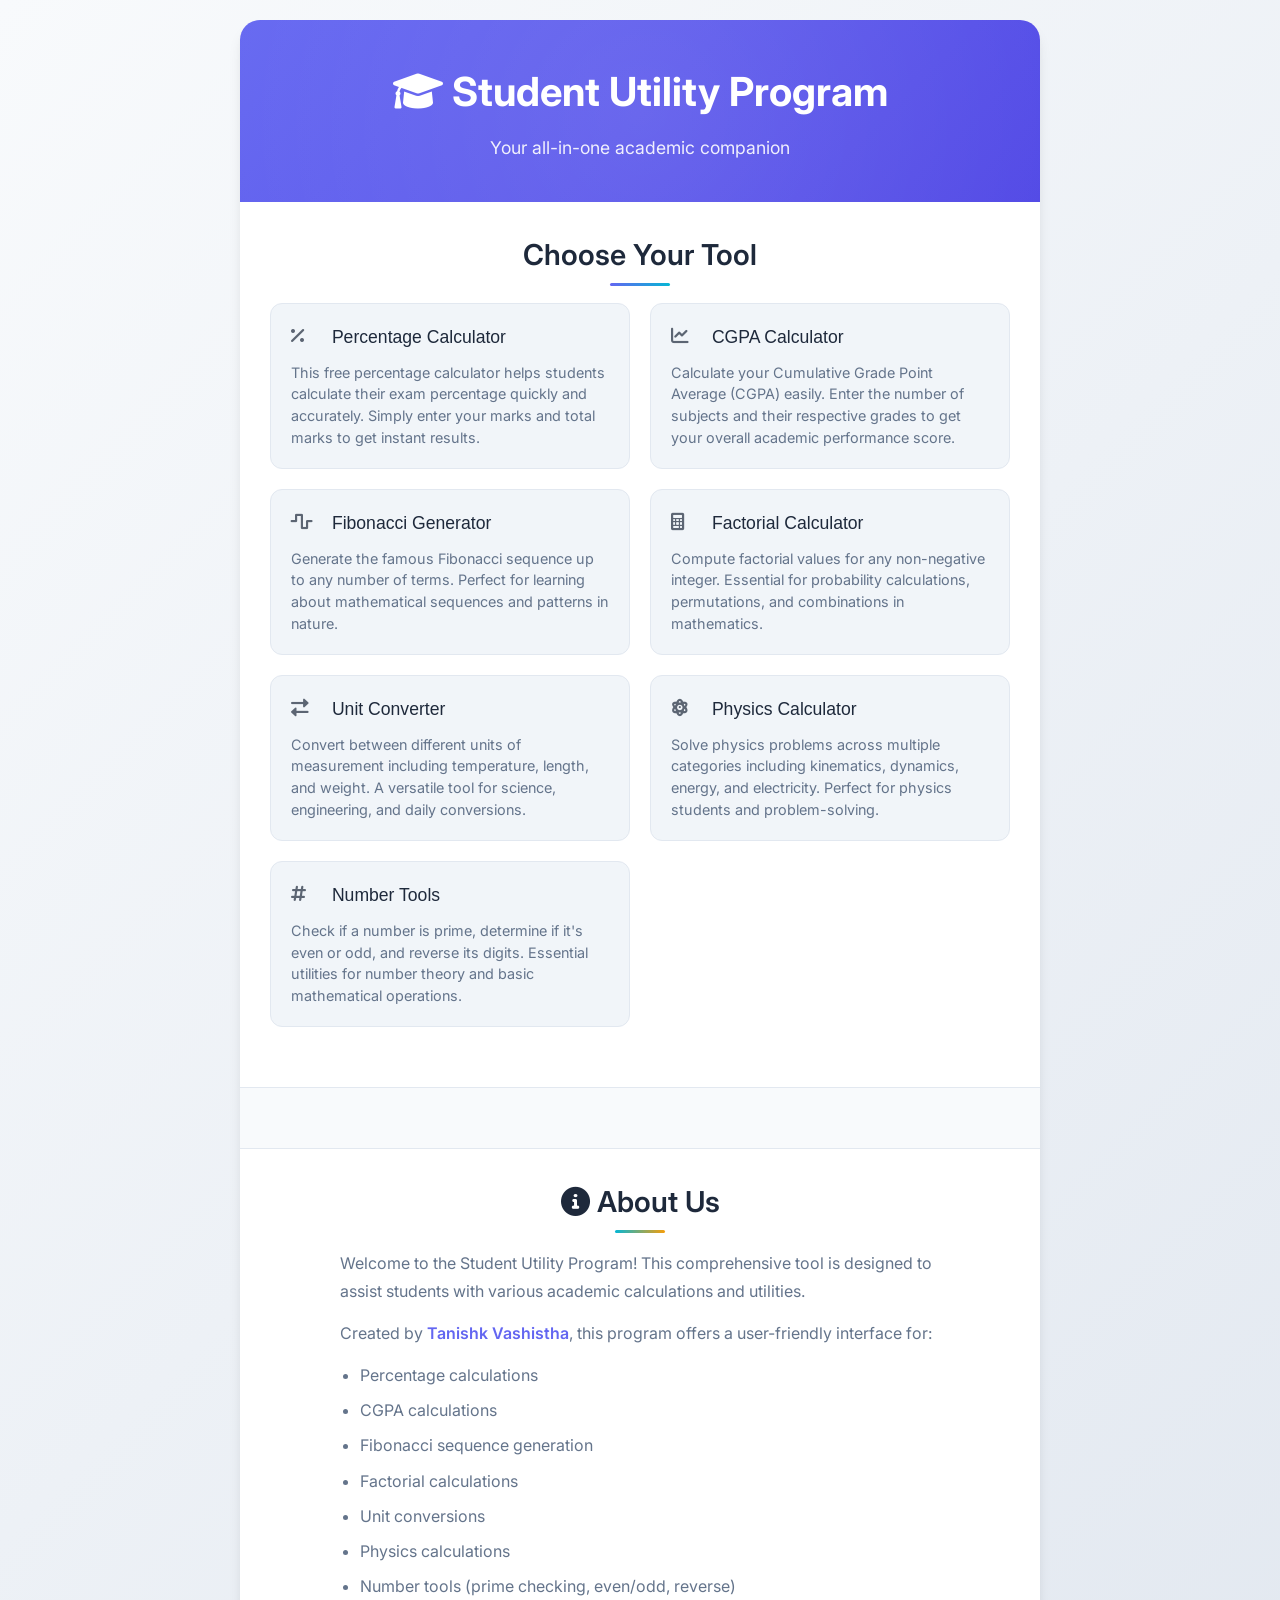
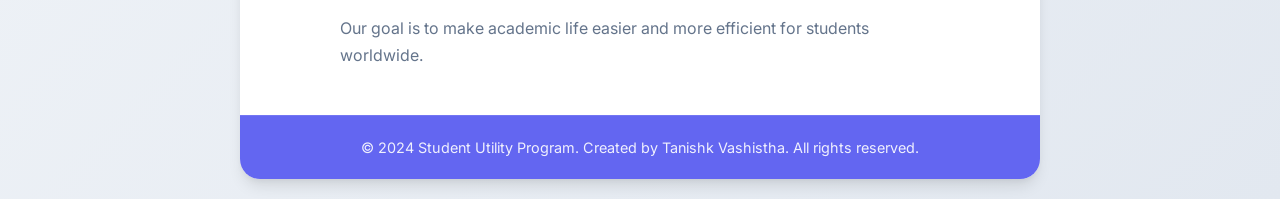
==== commit be3ff592: "Add files via upload" ====
--- a/index.html
+++ b/index.html
@@ -10,16 +10,8 @@
 <body>
     <div class="container">
         <div class="header">
-            <div class="logo-container">
-                <img src="file:///C:/Users/pc/Downloads/logo.png" alt="Student Utility Program Logo" class="site-logo" onclick="backToMenu()" style="cursor: pointer;">
-            </div>
             <h1><i class="fas fa-graduation-cap"></i> Student Utility Program</h1>
             <p>Your all-in-one academic companion</p>
-        </div>
-
-        <!-- Central Logo Watermark -->
-        <div class="central-logo">
-            <img src="file:///C:/Users/pc/Downloads/logo.png" alt="Student Utility Program Logo" class="central-logo-image">
         </div>
 
         <div id="menu" class="menu-section">
--- a/styles.css
+++ b/styles.css
@@ -80,56 +80,7 @@
     50% { transform: scale(1.05); }
 }
 
-.logo-container {
-    margin-bottom: 20px;
-    display: flex;
-    justify-content: center;
-    align-items: center;
-}
-
-.site-logo {
-    max-width: 120px;
-    max-height: 80px;
-    width: auto;
-    height: auto;
-    object-fit: contain;
-    filter: drop-shadow(0 2px 4px rgba(0, 0, 0, 0.2));
-    transition: transform 0.3s ease;
-    border-radius: 50%;
-    background: rgba(255, 255, 255, 0.1);
-    padding: 8px;
-    cursor: pointer;
-}
-
-.site-logo:hover {
-    transform: scale(1.05);
-}
-
-.central-logo {
-    position: fixed;
-    top: 50%;
-    left: 50%;
-    transform: translate(-50%, -50%);
-    z-index: -1;
-    pointer-events: none;
-    opacity: 0.08;
-    width: 300px;
-    height: 300px;
-    display: flex;
-    align-items: center;
-    justify-content: center;
-}
-
-.central-logo-image {
-    max-width: 100%;
-    max-height: 100%;
-    width: auto;
-    height: auto;
-    object-fit: contain;
-    border-radius: 50%;
-    background: rgba(255, 255, 255, 0.05);
-    padding: 20px;
-}
+
 
 .header h1 {
     font-size: 2.5rem;
